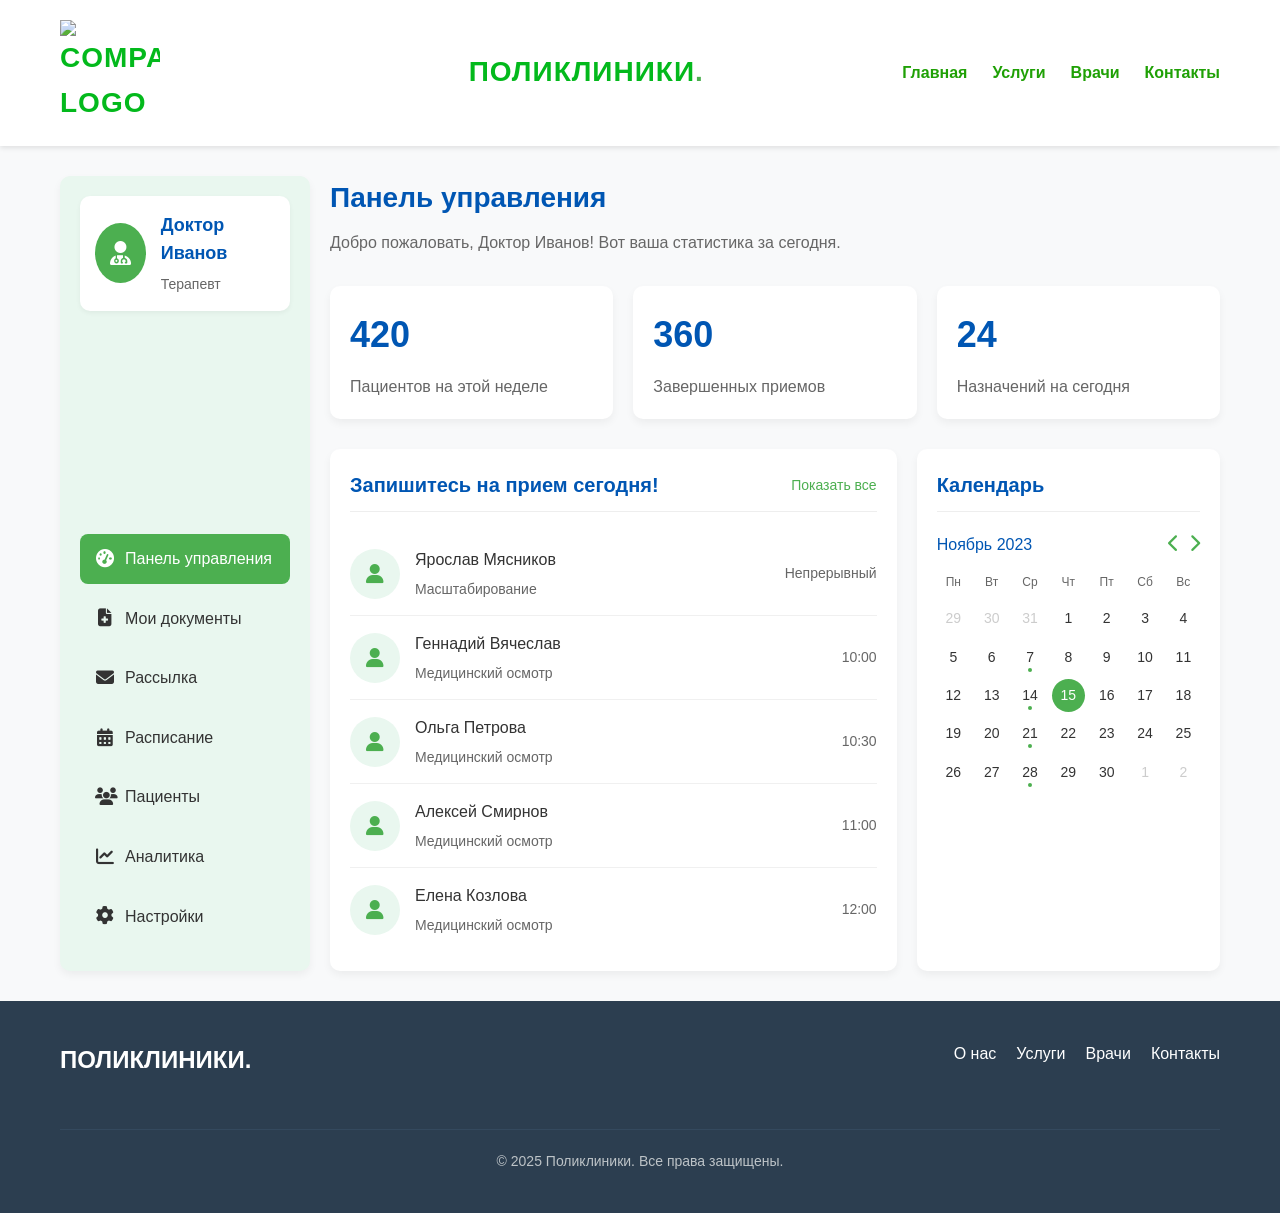
==== Doctors_dashboard.html @ c0a5ab54 "first commit" ====
<!DOCTYPE html>
<html lang="ru">
<head>
    <meta charset="UTF-8">
    <meta name="viewport" content="width=device-width, initial-scale=1.0">
    <title>Панель врача - Поликлиники</title>
    <link rel="stylesheet" href="https://cdnjs.cloudflare.com/ajax/libs/font-awesome/6.4.0/css/all.min.css">
    <style>
        * {
            margin: 0;
            padding: 0;
            box-sizing: border-box;
            font-family: 'Segoe UI', Tahoma, Geneva, Verdana, sans-serif;
        }
        
        body {
            background-color: #f8f9fa;
            color: #333;
            line-height: 1.6;
            min-height: 100vh;
            display: flex;
            flex-direction: column;
        }
        
        .container {
            width: 100%;
            max-width: 1200px;
            margin: 0 auto;
            padding: 0 20px;
        }
        
        /* Header Styles */
        header {
             background-color: #ffffff;
            color: rgb(3, 185, 28);
            padding: 20px 0;
            box-shadow: 0 2px 5px rgba(0,0,0,0.1);
        }
        
        .header-content {
            display: flex;
            justify-content: space-between;
            align-items: center;
        }
        
        .logo {
             width: 100px;
            height: auto;
            margin-right: 20px;
            font-size: 28px;
            font-weight: bold;
            text-transform: uppercase;
            letter-spacing: 1px;
       }
        .logo span {
            color: #4caf50;
        }
        
        nav ul {
            display: flex;
            list-style: none;
        }
        
        nav ul li {
            margin-left: 25px;
        }
        
        nav ul li a {
          color: rgb(31, 160, 5);
            text-decoration: none;
            font-weight: 700;
            transition: color 0.3s ease;
        }
        
        nav ul li a:hover {
            color: #4caf50;
        }
        
        /* Dashboard Layout */
        .dashboard {
            flex: 1;
            display: flex;
            padding: 30px 0;
        }
        
        .dashboard .container {
            display: flex;
            flex-direction: row;
            gap: 20px;
        }
        
        .sidebar {
            width: 250px;
            background-color: #e9f7ef;
            border-radius: 10px;
            padding: 20px;
            box-shadow: 0 4px 8px rgba(0,0,0,0.05);
            display: flex;
            flex-direction: column;
            flex-shrink: 0;
        }
        
        .doctor-profile {
            display: flex;
            align-items: center;
            padding: 15px;
            margin-bottom: 20px;
            background-color: white;
            border-radius: 10px;
            box-shadow: 0 2px 5px rgba(0,0,0,0.05);
        }
        
        .doctor-avatar {
            width: 60px;
            height: 60px;
            border-radius: 50%;
            background-color: #4caf50;
            display: flex;
            align-items: center;
            justify-content: center;
            color: white;
            font-size: 24px;
            margin-right: 15px;
        }
        
        .doctor-info h3 {
            font-size: 18px;
            margin-bottom: 5px;
            color: #0056b3;
        }
        
        .doctor-info p {
            font-size: 14px;
            color: #666;
        }
        
        .sidebar-menu {
            list-style: none;
            margin-top: auto;
        }
        
        .sidebar-menu li {
            margin-bottom: 10px;
        }
        
        .sidebar-menu a {
            display: flex;
            align-items: center;
            padding: 12px 15px;
            color: #333;
            text-decoration: none;
            border-radius: 8px;
            transition: all 0.3s ease;
        }
        
        .sidebar-menu a:hover,
        .sidebar-menu a.active {
            background-color: #4caf50;
            color: white;
        }
        
        .sidebar-menu i {
            margin-right: 10px;
            font-size: 18px;
            width: 20px;
            text-align: center;
        }
        
        .main-content {
            flex: 1;
            display: flex;
            flex-direction: column;
        }
        
        .dashboard-header {
            margin-bottom: 30px;
        }
        
        .dashboard-header h1 {
            font-size: 28px;
            color: #0056b3;
            margin-bottom: 10px;
        }
        
        .dashboard-header p {
            color: #666;
        }
        
        .stats-container {
            display: flex;
            gap: 20px;
            margin-bottom: 30px;
        }
        
        .stat-card {
            flex: 1;
            background-color: white;
            border-radius: 10px;
            padding: 20px;
            box-shadow: 0 4px 8px rgba(0,0,0,0.05);
            transition: all 0.3s ease;
        }
        
        .stat-card:hover {
            transform: translateY(-5px);
            box-shadow: 0 8px 16px rgba(0,0,0,0.1);
        }
        
        .stat-value {
            font-size: 36px;
            font-weight: bold;
            color: #0056b3;
            margin-bottom: 10px;
        }
        
        .stat-label {
            color: #666;
            font-size: 16px;
        }
        
        .content-section {
            display: flex;
            gap: 20px;
            flex: 1;
        }
        
        .employees-section {
            flex: 2;
            background-color: white;
            border-radius: 10px;
            padding: 20px;
            box-shadow: 0 4px 8px rgba(0,0,0,0.05);
        }
        
        .section-header {
            display: flex;
            justify-content: space-between;
            align-items: center;
            margin-bottom: 20px;
            padding-bottom: 10px;
            border-bottom: 1px solid #eee;
        }
        
        .section-title {
            font-size: 20px;
            color: #0056b3;
        }
        
        .view-all {
            color: #4caf50;
            text-decoration: none;
            font-size: 14px;
            transition: color 0.3s ease;
        }
        
        .view-all:hover {
            color: #3d8b40;
        }
        
        .employee-list {
            list-style: none;
        }
        
        .employee-item {
            display: flex;
            align-items: center;
            padding: 15px 0;
            border-bottom: 1px solid #f0f0f0;
        }
        
        .employee-item:last-child {
            border-bottom: none;
        }
        
        .employee-avatar {
            width: 50px;
            height: 50px;
            border-radius: 50%;
            background-color: #e9f7ef;
            display: flex;
            align-items: center;
            justify-content: center;
            color: #4caf50;
            font-size: 20px;
            margin-right: 15px;
        }
        
        .employee-info {
            flex: 1;
        }
        
        .employee-name {
            font-weight: 500;
            margin-bottom: 5px;
        }
        
        .employee-role {
            font-size: 14px;
            color: #666;
        }
        
        .employee-time {
            font-size: 14px;
            color: #666;
        }
        
        .calendar-section {
            flex: 1;
            background-color: white;
            border-radius: 10px;
            padding: 20px;
            box-shadow: 0 4px 8px rgba(0,0,0,0.05);
        }
        
        .calendar {
            width: 100%;
        }
        
        .calendar-header {
            display: flex;
            justify-content: space-between;
            align-items: center;
            margin-bottom: 15px;
        }
        
        .calendar-month {
            font-weight: 500;
            color: #0056b3;
        }
        
        .calendar-nav {
            display: flex;
            gap: 10px;
        }
        
        .calendar-nav button {
            background: none;
            border: none;
            color: #4caf50;
            cursor: pointer;
            font-size: 18px;
            transition: color 0.3s ease;
        }
        
        .calendar-nav button:hover {
            color: #3d8b40;
        }
        
        .calendar-grid {
            display: grid;
            grid-template-columns: repeat(7, 1fr);
            gap: 5px;
        }
        
        .calendar-day {
            aspect-ratio: 1;
            display: flex;
            align-items: center;
            justify-content: center;
            border-radius: 50%;
            font-size: 14px;
            cursor: pointer;
            transition: all 0.3s ease;
        }
        
        .calendar-day:hover {
            background-color: #e9f7ef;
        }
        
        .calendar-day.today {
            background-color: #4caf50;
            color: white;
        }
        
        .calendar-day.other-month {
            color: #ccc;
        }
        
        .calendar-day.has-event {
            position: relative;
        }
        
        .calendar-day.has-event::after {
            content: "";
            position: absolute;
            bottom: 2px;
            left: 50%;
            transform: translateX(-50%);
            width: 4px;
            height: 4px;
            background-color: #4caf50;
            border-radius: 50%;
        }
        
        .weekdays {
            display: grid;
            grid-template-columns: repeat(7, 1fr);
            gap: 5px;
            margin-bottom: 10px;
        }
        
        .weekday {
            text-align: center;
            font-size: 12px;
            color: #666;
            font-weight: 500;
        }
        
        /* Footer */
        footer {
            background-color: #2c3e50;
            color: white;
            padding: 40px 0;
            text-align: center;
        }
        
        .footer-content {
            display: flex;
            justify-content: space-between;
            flex-wrap: wrap;
        }
        
        .footer-logo {
            font-size: 24px;
            font-weight: bold;
            margin-bottom: 20px;
        }
        
        .footer-links {
            display: flex;
            gap: 20px;
        }
        
        .footer-links a {
            color: white;
            text-decoration: none;
            transition: color 0.3s ease;
        }
        
        .footer-links a:hover {
            color: #4caf50;
        }
        
        .copyright {
            margin-top: 30px;
            padding-top: 20px;
            border-top: 1px solid #34495e;
            font-size: 14px;
            color: #bdc3c7;
        }
        
        /* Responsive Design */
        @media (max-width: 1024px) {
            .content-section {
                flex-direction: column;
            }
            
            .calendar-section {
                margin-top: 20px;
            }
        }
        
        @media (max-width: 768px) {
            .dashboard {
                flex-direction: column;
            }
            
            .dashboard .container {
                flex-direction: column;
            }
            
            .sidebar {
                width: 100%;
                margin-right: 0;
                margin-bottom: 20px;
            }
            
            .stats-container {
                flex-direction: column;
            }
            
            .header-content {
                flex-direction: column;
                text-align: center;
            }
            
            nav ul {
                margin-top: 15px;
            }
            
            nav ul li {
                margin: 0 10px;
            }
            
            .footer-content {
                flex-direction: column;
                align-items: center;
            }
            
            .footer-links {
                margin-top: 20px;
            }
        }
    </style>
</head>
<body>
    <!-- Header -->
    <header>
        <div class="container header-content">
             <img src = "https://img.freepik.com/premium-vector/hospital-logo-vector_1277164-14205.jpg" alt = "Company Logo" class = "logo">
            <div class="logo">ПОЛИКЛИНИКИ<span>.</span></div>
            <nav>
                <ul>
                    <li><a href="#">Главная</a></li>
                    <li><a href="#">Услуги</a></li>
                    <li><a href="#">Врачи</a></li>
                    <li><a href="#">Контакты</a></li>
                </ul>
            </nav>
        </div>
    </header>

    <!-- Dashboard -->
    <div class="dashboard">
        <div class="container">
            <!-- Sidebar -->
            <div class="sidebar">
                <!-- Doctor Profile -->
                <div class="doctor-profile">
                    <div class="doctor-avatar">
                        <i class="fas fa-user-md"></i>
                    </div>
                    <div class="doctor-info">
                        <h3>Доктор Иванов</h3>
                        <p>Терапевт</p>
                    </div>
                </div>
                
                <!-- Sidebar Menu -->
                <ul class="sidebar-menu">
                    <li><a href="#" class="active"><i class="fas fa-tachometer-alt"></i> Панель управления</a></li>
                    <li><a href="#"><i class="fas fa-file-medical"></i> Мои документы</a></li>
                    <li><a href="#"><i class="fas fa-envelope"></i> Рассылка</a></li>
                    <li><a href="#"><i class="fas fa-calendar-alt"></i> Расписание</a></li>
                    <li><a href="#"><i class="fas fa-users"></i> Пациенты</a></li>
                    <li><a href="#"><i class="fas fa-chart-line"></i> Аналитика</a></li>
                    <li><a href="#"><i class="fas fa-cog"></i> Настройки</a></li>
                </ul>
            </div>
            
            <!-- Main Content -->
            <div class="main-content">
                <div class="dashboard-header">
                    <h1>Панель управления</h1>
                    <p>Добро пожаловать, Доктор Иванов! Вот ваша статистика за сегодня.</p>
                </div>
                
                <!-- Stats Cards -->
                <div class="stats-container">
                    <div class="stat-card">
                        <div class="stat-value">420</div>
                        <div class="stat-label">Пациентов на этой неделе</div>
                    </div>
                    <div class="stat-card">
                        <div class="stat-value">360</div>
                        <div class="stat-label">Завершенных приемов</div>
                    </div>
                    <div class="stat-card">
                        <div class="stat-value">24</div>
                        <div class="stat-label">Назначений на сегодня</div>
                    </div>
                </div>
                
                <!-- Content Section -->
                <div class="content-section">
                    <!-- Employees Section -->
                    <div class="employees-section">
                        <div class="section-header">
                            <h2 class="section-title">Запишитесь на прием сегодня!</h2>
                            <a href="#" class="view-all">Показать все</a>
                        </div>
                        
                        <ul class="employee-list">
                            <li class="employee-item">
                                <div class="employee-avatar">
                                    <i class="fas fa-user"></i>
                                </div>
                                <div class="employee-info">
                                    <div class="employee-name">Ярослав Мясников</div>
                                    <div class="employee-role">Масштабирование</div>
                                </div>
                                <div class="employee-time">Непрерывный</div>
                            </li>
                            <li class="employee-item">
                                <div class="employee-avatar">
                                    <i class="fas fa-user"></i>
                                </div>
                                <div class="employee-info">
                                    <div class="employee-name">Геннадий Вячеслав</div>
                                    <div class="employee-role">Медицинский осмотр</div>
                                </div>
                                <div class="employee-time">10:00</div>
                            </li>
                            <li class="employee-item">
                                <div class="employee-avatar">
                                    <i class="fas fa-user"></i>
                                </div>
                                <div class="employee-info">
                                    <div class="employee-name">Ольга Петрова</div>
                                    <div class="employee-role">Медицинский осмотр</div>
                                </div>
                                <div class="employee-time">10:30</div>
                            </li>
                            <li class="employee-item">
                                <div class="employee-avatar">
                                    <i class="fas fa-user"></i>
                                </div>
                                <div class="employee-info">
                                    <div class="employee-name">Алексей Смирнов</div>
                                    <div class="employee-role">Медицинский осмотр</div>
                                </div>
                                <div class="employee-time">11:00</div>
                            </li>
                            <li class="employee-item">
                                <div class="employee-avatar">
                                    <i class="fas fa-user"></i>
                                </div>
                                <div class="employee-info">
                                    <div class="employee-name">Елена Козлова</div>
                                    <div class="employee-role">Медицинский осмотр</div>
                                </div>
                                <div class="employee-time">12:00</div>
                            </li>
                        </ul>
                    </div>
                    
                    <!-- Calendar Section -->
                    <div class="calendar-section">
                        <div class="section-header">
                            <h2 class="section-title">Календарь</h2>
                        </div>
                        
                        <div class="calendar">
                            <div class="calendar-header">
                                <div class="calendar-month">Ноябрь 2023</div>
                                <div class="calendar-nav">
                                    <button><i class="fas fa-chevron-left"></i></button>
                                    <button><i class="fas fa-chevron-right"></i></button>
                                </div>
                            </div>
                            
                            <div class="weekdays">
                                <div class="weekday">Пн</div>
                                <div class="weekday">Вт</div>
                                <div class="weekday">Ср</div>
                                <div class="weekday">Чт</div>
                                <div class="weekday">Пт</div>
                                <div class="weekday">Сб</div>
                                <div class="weekday">Вс</div>
                            </div>
                            
                            <div class="calendar-grid">
                                <div class="calendar-day other-month">29</div>
                                <div class="calendar-day other-month">30</div>
                                <div class="calendar-day other-month">31</div>
                                <div class="calendar-day">1</div>
                                <div class="calendar-day">2</div>
                                <div class="calendar-day">3</div>
                                <div class="calendar-day">4</div>
                                <div class="calendar-day">5</div>
                                <div class="calendar-day">6</div>
                                <div class="calendar-day has-event">7</div>
                                <div class="calendar-day">8</div>
                                <div class="calendar-day">9</div>
                                <div class="calendar-day">10</div>
                                <div class="calendar-day">11</div>
                                <div class="calendar-day">12</div>
                                <div class="calendar-day">13</div>
                                <div class="calendar-day has-event">14</div>
                                <div class="calendar-day today">15</div>
                                <div class="calendar-day">16</div>
                                <div class="calendar-day">17</div>
                                <div class="calendar-day">18</div>
                                <div class="calendar-day">19</div>
                                <div class="calendar-day">20</div>
                                <div class="calendar-day has-event">21</div>
                                <div class="calendar-day">22</div>
                                <div class="calendar-day">23</div>
                                <div class="calendar-day">24</div>
                                <div class="calendar-day">25</div>
                                <div class="calendar-day">26</div>
                                <div class="calendar-day">27</div>
                                <div class="calendar-day has-event">28</div>
                                <div class="calendar-day">29</div>
                                <div class="calendar-day">30</div>
                                <div class="calendar-day other-month">1</div>
                                <div class="calendar-day other-month">2</div>
                            </div>
                        </div>
                    </div>
                </div>
            </div>
        </div>
    </div>

    <!-- Footer -->
    <footer>
        <div class="container">
            <div class="footer-content">
                <div class="footer-logo">ПОЛИКЛИНИКИ<span>.</span></div>
                <div class="footer-links">
                    <a href="#">О нас</a>
                    <a href="#">Услуги</a>
                    <a href="#">Врачи</a>
                    <a href="#">Контакты</a>
                </div>
            </div>
            <div class="copyright">
                &copy; 2025 Поликлиники. Все права защищены.
            </div>
        </div>
    </footer>

    <script>
        // Sidebar menu highlighting
        const menuItems = document.querySelectorAll('.sidebar-menu a');
        
        menuItems.forEach(item => {
            item.addEventListener('click', function(e) {
                e.preventDefault();
                
                // Remove active class from all items
                menuItems.forEach(i => i.classList.remove('active'));
                
                // Add active class to clicked item
                this.classList.add('active');
            });
        });
        
        // Calendar navigation
        const prevBtn = document.querySelector('.calendar-nav button:first-child');
        const nextBtn = document.querySelector('.calendar-nav button:last-child');
        const monthElement = document.querySelector('.calendar-month');
        
        const months = [
            'Январь', 'Февраль', 'Март', 'Апрель', 'Май', 'Июнь',
            'Июль', 'Август', 'Сентябрь', 'Октябрь', 'Ноябрь', 'Декабрь'
        ];
        
        let currentMonth = 12; // November (0-indexed)
        let currentYear = 2025;
        
        function updateCalendar() {
            monthElement.textContent = `${months[currentMonth]} ${currentYear}`;
        }
        
        prevBtn.addEventListener('click', () => {
            currentMonth--;
            if (currentMonth < 0) {
                currentMonth = 11;
                currentYear--;
            }
            updateCalendar();
        });
        
        nextBtn.addEventListener('click', () => {
            currentMonth++;
            if (currentMonth > 11) {
                currentMonth = 0;
                currentYear++;
            }
            updateCalendar();
        });
        
        // Calendar day selection
        const calendarDays = document.querySelectorAll('.calendar-day:not(.other-month)');
        
        calendarDays.forEach(day => {
            day.addEventListener('click', function() {
                // Remove today class from all days
                calendarDays.forEach(d => d.classList.remove('today'));
                
                // Add today class to clicked day
                this.classList.add('today');
            });
        });
    </script>
</body>
</html>
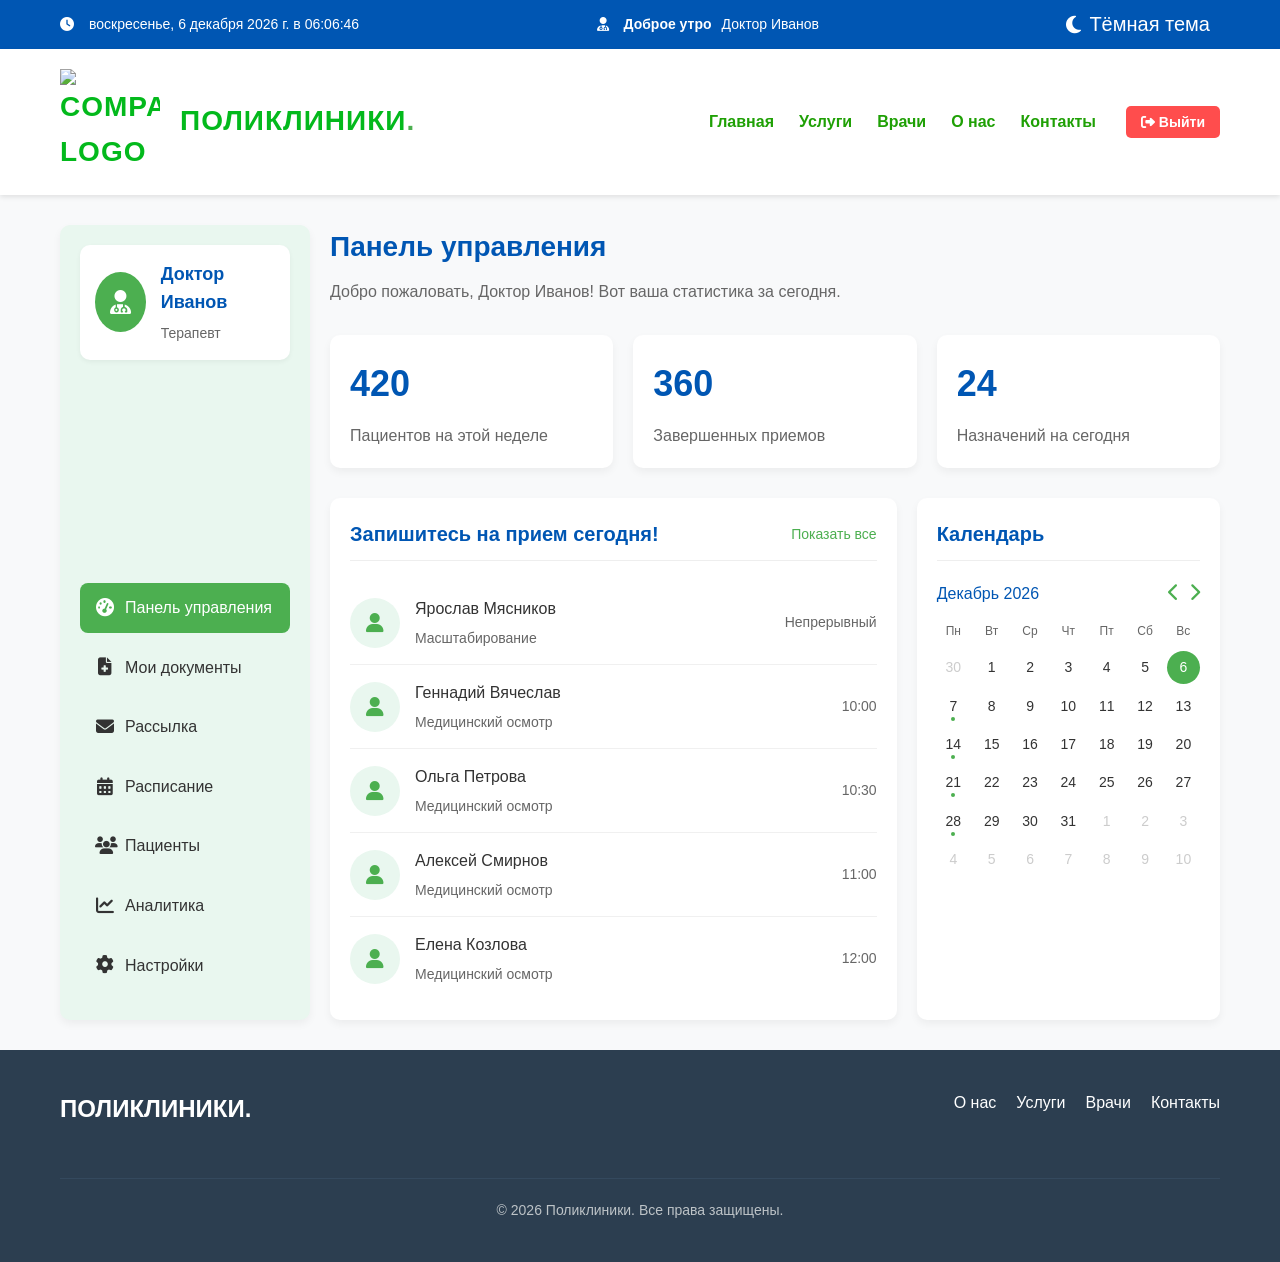
==== commit 0222c15f: "8th Class commit" ====
--- a/Doctors_dashboard.html
+++ b/Doctors_dashboard.html
@@ -20,6 +20,7 @@
             min-height: 100vh;
             display: flex;
             flex-direction: column;
+            transition: background-color 0.3s ease, color 0.3s ease;
         }
         
         .container {
@@ -29,36 +30,117 @@
             padding: 0 20px;
         }
         
+        /* Page Transition Overlay */
+        .page-transition-overlay {
+            position: fixed;
+            top: 0;
+            left: 0;
+            width: 100%;
+            height: 100%;
+            background-color: #4caf50;
+            z-index: 9999;
+            pointer-events: none;
+            opacity: 0;
+            transition: opacity 0.5s ease;
+        }
+        
+        .page-transition-overlay.active {
+            opacity: 1;
+            pointer-events: all;
+        }
+        
+        /* Top Bar with Live Clock */
+        .top-bar {
+            background-color: #0056b3;
+            color: white;
+            padding: 8px 0;
+            font-size: 14px;
+            transition: background-color 0.3s ease;
+        }
+        
+        .top-bar-content {
+            display: flex;
+            justify-content: space-between;
+            align-items: center;
+            flex-wrap: wrap;
+            gap: 10px;
+        }
+        
+        .live-clock {
+            display: flex;
+            align-items: center;
+            gap: 10px;
+        }
+        
+        .live-clock i {
+            margin-right: 5px;
+        }
+        
+        .greeting {
+            font-weight: 600;
+        }
+        
+        /* Dark Mode Toggle Button */
+        .dark-mode-toggle {
+            background: none;
+            border: none;
+            color: white;
+            font-size: 20px;
+            cursor: pointer;
+            padding: 5px 10px;
+            border-radius: 20px;
+            display: flex;
+            align-items: center;
+            gap: 8px;
+            transition: all 0.3s ease;
+        }
+        
+        .dark-mode-toggle:hover {
+            background-color: rgba(255, 255, 255, 0.2);
+        }
+        
         /* Header Styles */
         header {
-             background-color: #ffffff;
+            background-color: #ffffff;
             color: rgb(3, 185, 28);
             padding: 20px 0;
             box-shadow: 0 2px 5px rgba(0,0,0,0.1);
+            transition: background-color 0.3s ease, box-shadow 0.3s ease;
         }
         
         .header-content {
             display: flex;
             justify-content: space-between;
             align-items: center;
+            flex-wrap: wrap;
+            gap: 20px;
         }
         
         .logo {
-             width: 100px;
+            width: 100px;
             height: auto;
             margin-right: 20px;
             font-size: 28px;
             font-weight: bold;
             text-transform: uppercase;
             letter-spacing: 1px;
-       }
+        }
+        
         .logo span {
             color: #4caf50;
         }
         
+        .header-right {
+            display: flex;
+            align-items: center;
+            gap: 30px;
+            flex-wrap: wrap;
+        }
+        
         nav ul {
             display: flex;
             list-style: none;
+            flex-wrap: wrap;
         }
         
         nav ul li {
@@ -66,14 +148,33 @@
         }
         
         nav ul li a {
-          color: rgb(31, 160, 5);
+            color: rgb(31, 160, 5);
             text-decoration: none;
             font-weight: 700;
             transition: color 0.3s ease;
+            cursor: pointer;
         }
         
         nav ul li a:hover {
             color: #4caf50;
+        }
+        
+        .logout-btn {
+            background-color: #ff4d4d;
+            color: white;
+            border: none;
+            padding: 8px 15px;
+            border-radius: 5px;
+            cursor: pointer;
+            font-weight: 600;
+            transition: all 0.3s ease;
+            text-decoration: none;
+            font-size: 14px;
+        }
+        
+        .logout-btn:hover {
+            background-color: #ff3333;
+            transform: translateY(-2px);
         }
         
         /* Dashboard Layout */
@@ -98,6 +199,7 @@
             display: flex;
             flex-direction: column;
             flex-shrink: 0;
+            transition: background-color 0.3s ease, box-shadow 0.3s ease;
         }
         
         .doctor-profile {
@@ -108,6 +210,7 @@
             background-color: white;
             border-radius: 10px;
             box-shadow: 0 2px 5px rgba(0,0,0,0.05);
+            transition: background-color 0.3s ease;
         }
         
         .doctor-avatar {
@@ -121,17 +224,20 @@
             color: white;
             font-size: 24px;
             margin-right: 15px;
+            transition: background-color 0.3s ease;
         }
         
         .doctor-info h3 {
             font-size: 18px;
             margin-bottom: 5px;
             color: #0056b3;
+            transition: color 0.3s ease;
         }
         
         .doctor-info p {
             font-size: 14px;
             color: #666;
+            transition: color 0.3s ease;
         }
         
         .sidebar-menu {
@@ -180,20 +286,24 @@
             font-size: 28px;
             color: #0056b3;
             margin-bottom: 10px;
+            transition: color 0.3s ease;
         }
         
         .dashboard-header p {
             color: #666;
+            transition: color 0.3s ease;
         }
         
         .stats-container {
             display: flex;
             gap: 20px;
             margin-bottom: 30px;
+            flex-wrap: wrap;
         }
         
         .stat-card {
             flex: 1;
+            min-width: 200px;
             background-color: white;
             border-radius: 10px;
             padding: 20px;
@@ -211,25 +321,30 @@
             font-weight: bold;
             color: #0056b3;
             margin-bottom: 10px;
+            transition: color 0.3s ease;
         }
         
         .stat-label {
             color: #666;
             font-size: 16px;
+            transition: color 0.3s ease;
         }
         
         .content-section {
             display: flex;
             gap: 20px;
             flex: 1;
+            flex-wrap: wrap;
         }
         
         .employees-section {
             flex: 2;
+            min-width: 300px;
             background-color: white;
             border-radius: 10px;
             padding: 20px;
             box-shadow: 0 4px 8px rgba(0,0,0,0.05);
+            transition: background-color 0.3s ease, box-shadow 0.3s ease;
         }
         
         .section-header {
@@ -239,11 +354,13 @@
             margin-bottom: 20px;
             padding-bottom: 10px;
             border-bottom: 1px solid #eee;
+            transition: border-color 0.3s ease;
         }
         
         .section-title {
             font-size: 20px;
             color: #0056b3;
+            transition: color 0.3s ease;
         }
         
         .view-all {
@@ -251,6 +368,7 @@
             text-decoration: none;
             font-size: 14px;
             transition: color 0.3s ease;
+            cursor: pointer;
         }
         
         .view-all:hover {
@@ -266,6 +384,7 @@
             align-items: center;
             padding: 15px 0;
             border-bottom: 1px solid #f0f0f0;
+            transition: border-color 0.3s ease;
         }
         
         .employee-item:last-child {
@@ -283,6 +402,7 @@
             color: #4caf50;
             font-size: 20px;
             margin-right: 15px;
+            transition: background-color 0.3s ease;
         }
         
         .employee-info {
@@ -292,24 +412,29 @@
         .employee-name {
             font-weight: 500;
             margin-bottom: 5px;
+            transition: color 0.3s ease;
         }
         
         .employee-role {
             font-size: 14px;
             color: #666;
+            transition: color 0.3s ease;
         }
         
         .employee-time {
             font-size: 14px;
             color: #666;
+            transition: color 0.3s ease;
         }
         
         .calendar-section {
             flex: 1;
+            min-width: 250px;
             background-color: white;
             border-radius: 10px;
             padding: 20px;
             box-shadow: 0 4px 8px rgba(0,0,0,0.05);
+            transition: background-color 0.3s ease, box-shadow 0.3s ease;
         }
         
         .calendar {
@@ -326,6 +451,7 @@
         .calendar-month {
             font-weight: 500;
             color: #0056b3;
+            transition: color 0.3s ease;
         }
         
         .calendar-nav {
@@ -404,6 +530,7 @@
             font-size: 12px;
             color: #666;
             font-weight: 500;
+            transition: color 0.3s ease;
         }
         
         /* Footer */
@@ -412,12 +539,14 @@
             color: white;
             padding: 40px 0;
             text-align: center;
+            transition: background-color 0.3s ease;
         }
         
         .footer-content {
             display: flex;
             justify-content: space-between;
             flex-wrap: wrap;
+            gap: 30px;
         }
         
         .footer-logo {
@@ -429,12 +558,14 @@
         .footer-links {
             display: flex;
             gap: 20px;
+            flex-wrap: wrap;
         }
         
         .footer-links a {
             color: white;
             text-decoration: none;
             transition: color 0.3s ease;
+            cursor: pointer;
         }
         
         .footer-links a:hover {
@@ -447,6 +578,127 @@
             border-top: 1px solid #34495e;
             font-size: 14px;
             color: #bdc3c7;
+            transition: border-color 0.3s ease;
+        }
+        
+        /* ===== DARK MODE STYLES ===== */
+        body.dark-mode {
+            background-color: #1a1a1a;
+            color: #f0f0f0;
+        }
+        
+        body.dark-mode .top-bar {
+            background-color: #1e3a5f;
+        }
+        
+        body.dark-mode header {
+            background-color: #2d2d2d;
+            color: #4caf50;
+            box-shadow: 0 2px 5px rgba(0,0,0,0.3);
+        }
+        
+        body.dark-mode .sidebar {
+            background-color: #2d2d2d;
+        }
+        
+        body.dark-mode .doctor-profile {
+            background-color: #3d3d3d;
+        }
+        
+        body.dark-mode .doctor-info h3 {
+            color: #4caf50;
+        }
+        
+        body.dark-mode .doctor-info p {
+            color: #cccccc;
+        }
+        
+        body.dark-mode .sidebar-menu a {
+            color: #f0f0f0;
+        }
+        
+        body.dark-mode .sidebar-menu a:hover,
+        body.dark-mode .sidebar-menu a.active {
+            background-color: #4caf50;
+            color: white;
+        }
+        
+        body.dark-mode .dashboard-header h1 {
+            color: #4caf50;
+        }
+        
+        body.dark-mode .dashboard-header p {
+            color: #cccccc;
+        }
+        
+        body.dark-mode .stat-card {
+            background-color: #2d2d2d;
+        }
+        
+        body.dark-mode .stat-value {
+            color: #4caf50;
+        }
+        
+        body.dark-mode .stat-label {
+            color: #cccccc;
+        }
+        
+        body.dark-mode .employees-section,
+        body.dark-mode .calendar-section {
+            background-color: #2d2d2d;
+        }
+        
+        body.dark-mode .section-header {
+            border-bottom-color: #4d4d4d;
+        }
+        
+        body.dark-mode .section-title {
+            color: #4caf50;
+        }
+        
+        body.dark-mode .employee-item {
+            border-bottom-color: #4d4d4d;
+        }
+        
+        body.dark-mode .employee-avatar {
+            background-color: #4d4d4d;
+            color: #4caf50;
+        }
+        
+        body.dark-mode .employee-name {
+            color: #f0f0f0;
+        }
+        
+        body.dark-mode .employee-role,
+        body.dark-mode .employee-time {
+            color: #cccccc;
+        }
+        
+        body.dark-mode .calendar-month {
+            color: #4caf50;
+        }
+        
+        body.dark-mode .weekday {
+            color: #cccccc;
+        }
+        
+        body.dark-mode .calendar-day:hover {
+            background-color: #4d4d4d;
+        }
+        
+        body.dark-mode footer {
+            background-color: #1a1a1a;
+        }
+        
+        body.dark-mode .copyright {
+            border-top-color: #4d4d4d;
+            color: #999999;
+        }
+        
+        /* Animations */
+        @keyframes fadeIn {
+            from { opacity: 0; }
+            to { opacity: 1; }
         }
         
         /* Responsive Design */
@@ -484,12 +736,16 @@
                 text-align: center;
             }
             
+            .header-right {
+                justify-content: center;
+            }
+            
             nav ul {
-                margin-top: 15px;
+                justify-content: center;
             }
             
             nav ul li {
-                margin: 0 10px;
+                margin: 5px 10px;
             }
             
             .footer-content {
@@ -498,25 +754,56 @@
             }
             
             .footer-links {
-                margin-top: 20px;
+                justify-content: center;
             }
         }
     </style>
 </head>
 <body>
+    <!-- Page Transition Overlay -->
+    <div class="page-transition-overlay" id="transitionOverlay"></div>
+
+    <!-- Top Bar with Live Clock -->
+    <div class="top-bar">
+        <div class="container top-bar-content">
+            <div class="live-clock">
+                <i class="fas fa-clock"></i>
+                <span id="liveDateTime"></span>
+            </div>
+            <div class="live-clock">
+                <i class="fas fa-user-md"></i>
+                <span class="greeting" id="greeting"></span>
+                <span>Доктор Иванов</span>
+            </div>
+            <button class="dark-mode-toggle" id="darkModeToggle">
+                <i class="fas fa-moon"></i>
+                <span class="toggle-text">Тёмная тема</span>
+            </button>
+        </div>
+    </div>
+
     <!-- Header -->
     <header>
         <div class="container header-content">
-             <img src = "https://img.freepik.com/premium-vector/hospital-logo-vector_1277164-14205.jpg" alt = "Company Logo" class = "logo">
-            <div class="logo">ПОЛИКЛИНИКИ<span>.</span></div>
-            <nav>
-                <ul>
-                    <li><a href="#">Главная</a></li>
-                    <li><a href="#">Услуги</a></li>
-                    <li><a href="#">Врачи</a></li>
-                    <li><a href="#">Контакты</a></li>
-                </ul>
-            </nav>
+            <div style="display: flex; align-items: center;">
+                <img src="https://img.freepik.com/premium-vector/hospital-logo-vector_1277164-14205.jpg" alt="Company Logo" class="logo">
+                <div class="logo">ПОЛИКЛИНИКИ<span>.</span></div>
+            </div>
+            
+            <div class="header-right">
+                <nav>
+                    <ul>
+                        <li><a href="home.html" class="nav-link">Главная</a></li>
+                        <li><a href="home.html#servicesSection" class="nav-link">Услуги</a></li>
+                        <li><a href="Doctors_dashboard.html" class="nav-link">Врачи</a></li>
+                        <li><a href="about.html" class="nav-link">О нас</a></li>
+                        <li><a href="#" id="contactsLink" class="nav-link">Контакты</a></li>
+                    </ul>
+                </nav>
+                <button onclick="navigateWithTransition('index.html')" class="logout-btn">
+                    <i class="fas fa-sign-out-alt"></i> Выйти
+                </button>
+            </div>
         </div>
     </header>
 
@@ -642,10 +929,10 @@
                         
                         <div class="calendar">
                             <div class="calendar-header">
-                                <div class="calendar-month">Ноябрь 2023</div>
+                                <div class="calendar-month" id="currentMonth">Март 2026</div>
                                 <div class="calendar-nav">
-                                    <button><i class="fas fa-chevron-left"></i></button>
-                                    <button><i class="fas fa-chevron-right"></i></button>
+                                    <button id="prevMonth"><i class="fas fa-chevron-left"></i></button>
+                                    <button id="nextMonth"><i class="fas fa-chevron-right"></i></button>
                                 </div>
                             </div>
                             
@@ -659,42 +946,8 @@
                                 <div class="weekday">Вс</div>
                             </div>
                             
-                            <div class="calendar-grid">
-                                <div class="calendar-day other-month">29</div>
-                                <div class="calendar-day other-month">30</div>
-                                <div class="calendar-day other-month">31</div>
-                                <div class="calendar-day">1</div>
-                                <div class="calendar-day">2</div>
-                                <div class="calendar-day">3</div>
-                                <div class="calendar-day">4</div>
-                                <div class="calendar-day">5</div>
-                                <div class="calendar-day">6</div>
-                                <div class="calendar-day has-event">7</div>
-                                <div class="calendar-day">8</div>
-                                <div class="calendar-day">9</div>
-                                <div class="calendar-day">10</div>
-                                <div class="calendar-day">11</div>
-                                <div class="calendar-day">12</div>
-                                <div class="calendar-day">13</div>
-                                <div class="calendar-day has-event">14</div>
-                                <div class="calendar-day today">15</div>
-                                <div class="calendar-day">16</div>
-                                <div class="calendar-day">17</div>
-                                <div class="calendar-day">18</div>
-                                <div class="calendar-day">19</div>
-                                <div class="calendar-day">20</div>
-                                <div class="calendar-day has-event">21</div>
-                                <div class="calendar-day">22</div>
-                                <div class="calendar-day">23</div>
-                                <div class="calendar-day">24</div>
-                                <div class="calendar-day">25</div>
-                                <div class="calendar-day">26</div>
-                                <div class="calendar-day">27</div>
-                                <div class="calendar-day has-event">28</div>
-                                <div class="calendar-day">29</div>
-                                <div class="calendar-day">30</div>
-                                <div class="calendar-day other-month">1</div>
-                                <div class="calendar-day other-month">2</div>
+                            <div class="calendar-grid" id="calendarGrid">
+                                <!-- Generated by JavaScript -->
                             </div>
                         </div>
                     </div>
@@ -709,79 +962,236 @@
             <div class="footer-content">
                 <div class="footer-logo">ПОЛИКЛИНИКИ<span>.</span></div>
                 <div class="footer-links">
-                    <a href="#">О нас</a>
-                    <a href="#">Услуги</a>
-                    <a href="#">Врачи</a>
-                    <a href="#">Контакты</a>
+                    <a href="about.html">О нас</a>
+                    <a href="home.html#servicesSection">Услуги</a>
+                    <a href="Doctors_dashboard.html">Врачи</a>
+                    <a href="#" id="footerContacts">Контакты</a>
                 </div>
             </div>
             <div class="copyright">
-                &copy; 2025 Поликлиники. Все права защищены.
+                &copy; 2026 Поликлиники. Все права защищены.
             </div>
         </div>
     </footer>
 
     <script>
-        // Sidebar menu highlighting
-        const menuItems = document.querySelectorAll('.sidebar-menu a');
-        
-        menuItems.forEach(item => {
-            item.addEventListener('click', function(e) {
-                e.preventDefault();
+        // ========== 1. DARK MODE FUNCTIONALITY ==========
+        
+        function initDarkMode() {
+            const darkModeToggle = document.getElementById('darkModeToggle');
+            const body = document.body;
+            
+            // Check for saved preference
+            const darkMode = localStorage.getItem('darkMode') === 'true';
+            
+            if (darkMode) {
+                body.classList.add('dark-mode');
+                updateDarkModeButton(true);
+            }
+            
+            // Toggle dark mode on button click
+            darkModeToggle.addEventListener('click', function() {
+                body.classList.toggle('dark-mode');
+                const isDarkMode = body.classList.contains('dark-mode');
                 
-                // Remove active class from all items
-                menuItems.forEach(i => i.classList.remove('active'));
+                // Save preference
+                localStorage.setItem('darkMode', isDarkMode);
                 
-                // Add active class to clicked item
-                this.classList.add('active');
+                // Update button appearance
+                updateDarkModeButton(isDarkMode);
             });
-        });
-        
-        // Calendar navigation
-        const prevBtn = document.querySelector('.calendar-nav button:first-child');
-        const nextBtn = document.querySelector('.calendar-nav button:last-child');
-        const monthElement = document.querySelector('.calendar-month');
-        
-        const months = [
-            'Январь', 'Февраль', 'Март', 'Апрель', 'Май', 'Июнь',
-            'Июль', 'Август', 'Сентябрь', 'Октябрь', 'Ноябрь', 'Декабрь'
-        ];
-        
-        let currentMonth = 12; // November (0-indexed)
-        let currentYear = 2025;
-        
-        function updateCalendar() {
-            monthElement.textContent = `${months[currentMonth]} ${currentYear}`;
-        }
-        
-        prevBtn.addEventListener('click', () => {
-            currentMonth--;
-            if (currentMonth < 0) {
-                currentMonth = 11;
-                currentYear--;
-            }
-            updateCalendar();
-        });
-        
-        nextBtn.addEventListener('click', () => {
-            currentMonth++;
-            if (currentMonth > 11) {
-                currentMonth = 0;
-                currentYear++;
-            }
-            updateCalendar();
-        });
-        
-        // Calendar day selection
-        const calendarDays = document.querySelectorAll('.calendar-day:not(.other-month)');
-        
-        calendarDays.forEach(day => {
-            day.addEventListener('click', function() {
-                // Remove today class from all days
-                calendarDays.forEach(d => d.classList.remove('today'));
+        }
+        
+        function updateDarkModeButton(isDarkMode) {
+            const toggle = document.getElementById('darkModeToggle');
+            const icon = toggle.querySelector('i');
+            const text = toggle.querySelector('.toggle-text');
+            
+            if (isDarkMode) {
+                icon.className = 'fas fa-sun';
+                text.textContent = 'Светлая тема';
+            } else {
+                icon.className = 'fas fa-moon';
+                text.textContent = 'Тёмная тема';
+            }
+        }
+        
+        // ========== 2. LIVE CLOCK FUNCTIONALITY ==========
+        
+        function updateLiveClock() {
+            const now = new Date();
+            
+            const options = { 
+                weekday: 'long', 
+                year: 'numeric', 
+                month: 'long', 
+                day: 'numeric',
+                hour: '2-digit',
+                minute: '2-digit',
+                second: '2-digit'
+            };
+            
+            const dateTimeString = now.toLocaleDateString('ru-RU', options);
+            document.getElementById('liveDateTime').textContent = dateTimeString;
+            
+            // Update greeting
+            const hour = now.getHours();
+            let greeting = '';
+            
+            if (hour >= 5 && hour < 12) {
+                greeting = 'Доброе утро';
+            } else if (hour >= 12 && hour < 18) {
+                greeting = 'Добрый день';
+            } else if (hour >= 18 && hour < 23) {
+                greeting = 'Добрый вечер';
+            } else {
+                greeting = 'Доброй ночи';
+            }
+            
+            document.getElementById('greeting').textContent = greeting;
+        }
+        
+        // ========== 3. PAGE TRANSITION FUNCTIONALITY ==========
+        
+        function navigateWithTransition(url) {
+            const overlay = document.getElementById('transitionOverlay');
+            overlay.classList.add('active');
+            
+            setTimeout(() => {
+                window.location.href = url;
+            }, 500);
+        }
+        
+        function initPageTransitions() {
+            // Handle navigation links
+            const navLinks = document.querySelectorAll('a:not([target="_blank"]):not([href^="#"]):not([href*="javascript"])');
+            
+            navLinks.forEach(link => {
+                link.addEventListener('click', function(e) {
+                    // Don't apply to external links
+                    if (this.hostname && this.hostname !== window.location.hostname) {
+                        return;
+                    }
+                    
+                    // Don't apply to hash links (smooth scroll)
+                    if (this.hash && this.href.includes('#')) {
+                        return;
+                    }
+                    
+                    e.preventDefault();
+                    const url = this.href;
+                    navigateWithTransition(url);
+                });
+            });
+        }
+        
+        // ========== 4. CALENDAR FUNCTIONALITY ==========
+        
+        let currentDate = new Date();
+        
+        function renderCalendar() {
+            const year = currentDate.getFullYear();
+            const month = currentDate.getMonth();
+            
+            // Update month display
+            const monthNames = ['Январь', 'Февраль', 'Март', 'Апрель', 'Май', 'Июнь', 'Июль', 'Август', 'Сентябрь', 'Октябрь', 'Ноябрь', 'Декабрь'];
+            document.getElementById('currentMonth').textContent = `${monthNames[month]} ${year}`;
+            
+            // Get first day of month (0 = Sunday, 1 = Monday, etc.)
+            const firstDay = new Date(year, month, 1);
+            let startDay = firstDay.getDay();
+            // Adjust for Monday as first day (0 = Monday, 6 = Sunday)
+            startDay = startDay === 0 ? 6 : startDay - 1;
+            
+            // Get last day of month
+            const lastDay = new Date(year, month + 1, 0);
+            const daysInMonth = lastDay.getDate();
+            
+            // Get last day of previous month
+            const lastDayPrevMonth = new Date(year, month, 0);
+            const daysInPrevMonth = lastDayPrevMonth.getDate();
+            
+            // Generate calendar HTML
+            let calendarHTML = '';
+            
+            // Previous month days
+            for (let i = startDay - 1; i >= 0; i--) {
+                const day = daysInPrevMonth - i;
+                calendarHTML += `<div class="calendar-day other-month">${day}</div>`;
+            }
+            
+            // Current month days
+            const today = new Date();
+            for (let i = 1; i <= daysInMonth; i++) {
+                const isToday = today.getDate() === i && today.getMonth() === month && today.getFullYear() === year;
+                const hasEvent = [7, 14, 21, 28].includes(i); // Example event days
                 
-                // Add today class to clicked day
-                this.classList.add('today');
+                calendarHTML += `<div class="calendar-day ${isToday ? 'today' : ''} ${hasEvent ? 'has-event' : ''}">${i}</div>`;
+            }
+            
+            // Next month days (to fill grid)
+            const totalDays = calendarHTML.split('<div').length - 1;
+            const remainingDays = 42 - totalDays; // 6 rows * 7 days = 42
+            
+            for (let i = 1; i <= remainingDays; i++) {
+                calendarHTML += `<div class="calendar-day other-month">${i}</div>`;
+            }
+            
+            document.getElementById('calendarGrid').innerHTML = calendarHTML;
+            
+            // Add click handlers for calendar days
+            document.querySelectorAll('.calendar-day:not(.other-month)').forEach(day => {
+                day.addEventListener('click', function() {
+                    document.querySelectorAll('.calendar-day').forEach(d => d.classList.remove('today'));
+                    this.classList.add('today');
+                });
+            });
+        }
+        
+        // ========== 5. CONTACTS MODAL ==========
+        
+        function showContacts() {
+            alert('Контактная информация:\nг. Москва, ул. Медицинская, 1\nТел: +7 (495) 123-45-67\nEmail: info@polikliniki.ru');
+        }
+        
+        // ========== 6. INITIALIZE ALL FEATURES ==========
+        
+        document.addEventListener('DOMContentLoaded', function() {
+            // Initialize all features
+            initDarkMode();
+            updateLiveClock();
+            setInterval(updateLiveClock, 1000);
+            initPageTransitions();
+            renderCalendar();
+            
+            // Calendar navigation
+            document.getElementById('prevMonth').addEventListener('click', function() {
+                currentDate.setMonth(currentDate.getMonth() - 1);
+                renderCalendar();
+            });
+            
+            document.getElementById('nextMonth').addEventListener('click', function() {
+                currentDate.setMonth(currentDate.getMonth() + 1);
+                renderCalendar();
+            });
+            
+            // Sidebar menu highlighting
+            const menuItems = document.querySelectorAll('.sidebar-menu a');
+            menuItems.forEach(item => {
+                item.addEventListener('click', function(e) {
+                    e.preventDefault();
+                    menuItems.forEach(i => i.classList.remove('active'));
+                    this.classList.add('active');
+                });
+            });
+            
+            // Contacts links
+            const contactsLinks = document.querySelectorAll('#contactsLink, #footerContacts');
+            contactsLinks.forEach(link => {
+                link.addEventListener('click', function(e) {
+                    e.preventDefault();
+                    showContacts();
+                });
             });
         });
     </script>
